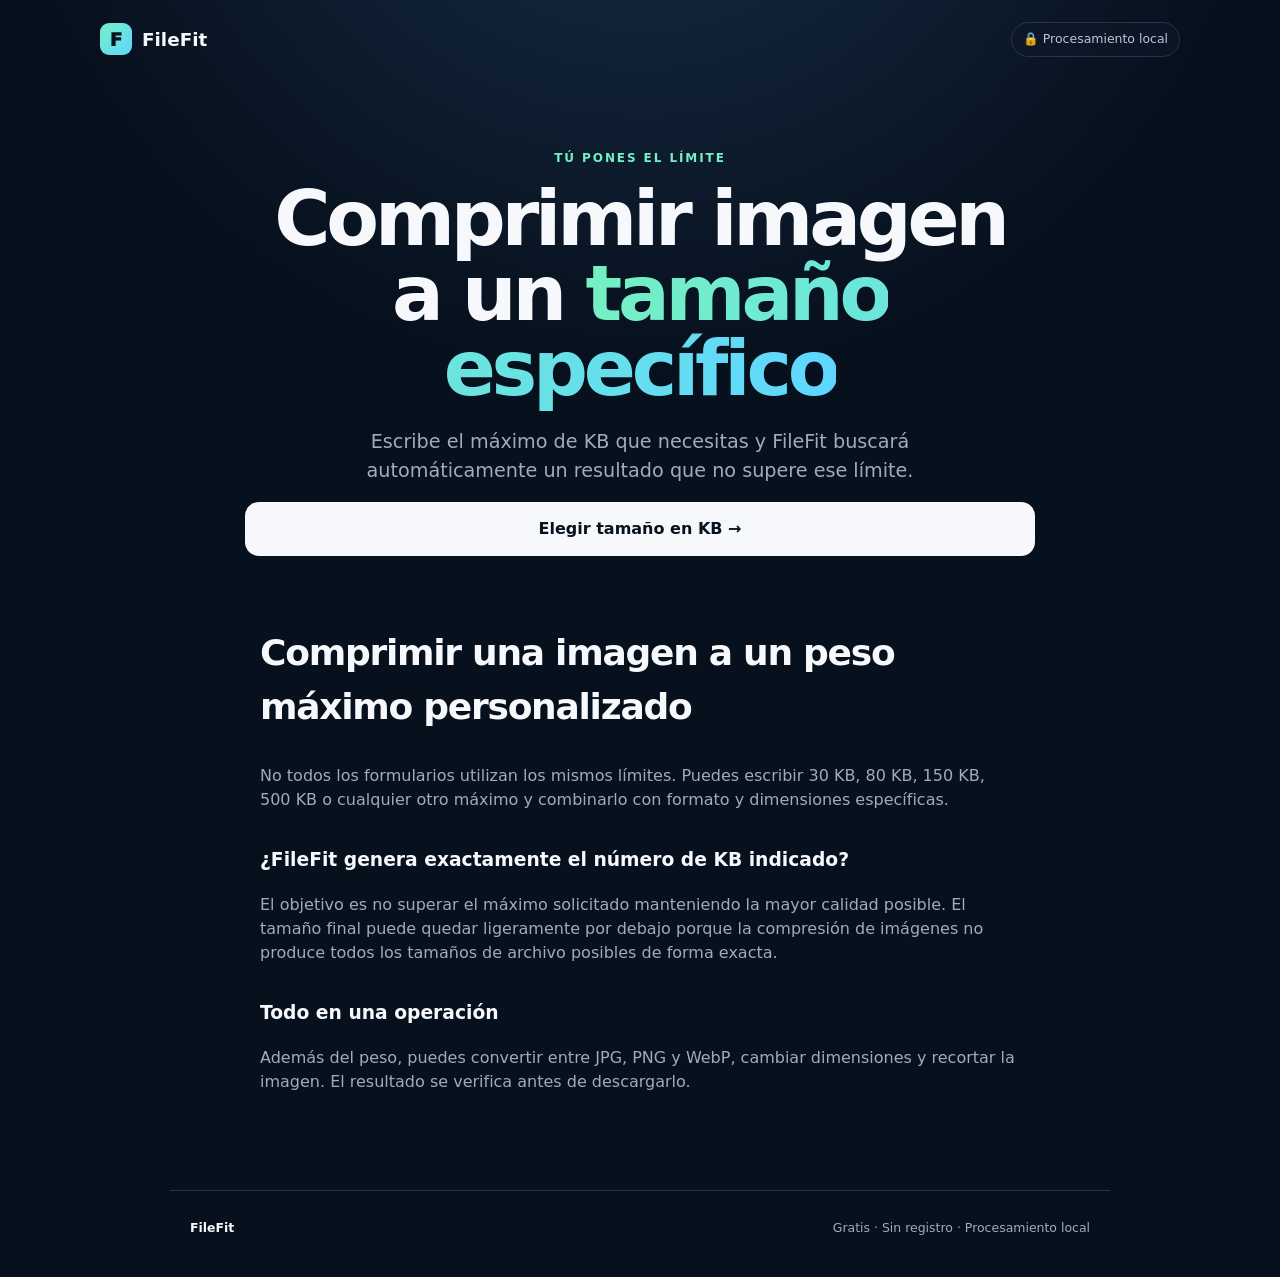
==== comprimir-imagen-tamano-especifico.html @ 9e2a971a "Add custom target size SEO landing page" ====
<!doctype html><html lang="es"><head><meta charset="utf-8"><meta name="viewport" content="width=device-width,initial-scale=1"><meta name="description" content="Comprime una imagen a un tamaño máximo específico en KB y conserva automáticamente la mejor calidad posible."><meta name="robots" content="index,follow"><link rel="canonical" href="https://clickgraphics.github.io/filefit/comprimir-imagen-tamano-especifico.html"><title>Comprimir imagen a un tamaño específico en KB | FileFit</title><link rel="stylesheet" href="styles.css"></head><body><header class="site-header"><a class="brand" href="./"><span class="brand-mark">F</span><span>FileFit</span></a><span class="privacy-pill">🔒 Procesamiento local</span></header><main><section class="hero"><p class="eyebrow">TÚ PONES EL LÍMITE</p><h1>Comprimir imagen a un <span>tamaño específico</span></h1><p class="lead">Escribe el máximo de KB que necesitas y FileFit buscará automáticamente un resultado que no supere ese límite.</p><p><a class="download-button" href="./#tool-title">Elegir tamaño en KB →</a></p></section><section class="content-section"><h2>Comprimir una imagen a un peso máximo personalizado</h2><p>No todos los formularios utilizan los mismos límites. Puedes escribir 30 KB, 80 KB, 150 KB, 500 KB o cualquier otro máximo y combinarlo con formato y dimensiones específicas.</p><h3>¿FileFit genera exactamente el número de KB indicado?</h3><p>El objetivo es no superar el máximo solicitado manteniendo la mayor calidad posible. El tamaño final puede quedar ligeramente por debajo porque la compresión de imágenes no produce todos los tamaños de archivo posibles de forma exacta.</p><h3>Todo en una operación</h3><p>Además del peso, puedes convertir entre JPG, PNG y WebP, cambiar dimensiones y recortar la imagen. El resultado se verifica antes de descargarlo.</p></section></main><footer><strong>FileFit</strong><span>Gratis · Sin registro · Procesamiento local</span></footer></body></html>
---- styles.css ----
:root{--bg:#07101d;--surface:#0e1929;--surface2:#132238;--text:#f6f8fb;--muted:#9eacc0;--line:#24344b;--accent:#75f0c3;--accent2:#5fd6ff;--danger:#ff7d8a;--radius:22px;--shadow:0 22px 70px rgba(0,0,0,.28)}*{box-sizing:border-box}html{scroll-behavior:smooth}body{margin:0;background:radial-gradient(circle at 50% -20%,#18314b 0,var(--bg) 38%);color:var(--text);font-family:Inter,ui-sans-serif,system-ui,-apple-system,BlinkMacSystemFont,"Segoe UI",sans-serif;line-height:1.5}.site-header{max-width:1120px;margin:auto;padding:22px 20px;display:flex;align-items:center;justify-content:space-between}.brand{color:var(--text);text-decoration:none;font-weight:850;font-size:1.15rem;display:flex;gap:10px;align-items:center}.brand-mark{display:grid;place-items:center;width:32px;height:32px;border-radius:9px;background:linear-gradient(135deg,var(--accent),var(--accent2));color:#06131d;font-weight:950}.privacy-pill{font-size:.78rem;color:#b9c6d8;border:1px solid var(--line);padding:7px 11px;border-radius:999px;background:rgba(14,25,41,.7)}main{max-width:980px;margin:auto;padding:40px 20px 80px}.hero{text-align:center;max-width:790px;margin:30px auto 44px}.eyebrow{font-size:.75rem;letter-spacing:.16em;font-weight:850;color:var(--accent);margin-bottom:14px}.hero h1{font-size:clamp(2.35rem,7vw,4.8rem);line-height:.98;letter-spacing:-.055em;margin:0}.hero h1 span{background:linear-gradient(90deg,var(--accent),var(--accent2));-webkit-background-clip:text;background-clip:text;color:transparent}.lead{font-size:clamp(1rem,2.5vw,1.2rem);color:var(--muted);max-width:660px;margin:22px auto 0}.tool-card{max-width:760px;margin:auto;background:rgba(14,25,41,.94);border:1px solid var(--line);border-radius:28px;padding:clamp(18px,4vw,34px);box-shadow:var(--shadow)}.dropzone{min-height:210px;border:1.5px dashed #3a506d;border-radius:20px;display:flex;flex-direction:column;align-items:center;justify-content:center;text-align:center;padding:28px;cursor:pointer;background:rgba(19,34,56,.45);transition:.2s}.dropzone:hover,.dropzone.dragging{border-color:var(--accent);background:rgba(117,240,195,.06)}.drop-icon{display:grid;place-items:center;width:54px;height:54px;border-radius:16px;background:#172a42;color:var(--accent);font-size:1.8rem;margin-bottom:13px}.dropzone strong{font-size:1.1rem}.dropzone span:last-child{font-size:.85rem;color:var(--muted);margin-top:5px}.file-panel{display:grid;grid-template-columns:86px 1fr;gap:16px;align-items:center;border:1px solid var(--line);border-radius:18px;padding:13px;background:var(--surface2)}.preview-wrap{width:86px;height:86px;border-radius:12px;overflow:hidden;background:#07101d}.file-panel img{width:100%;height:100%;object-fit:cover}.file-meta{min-width:0;display:flex;flex-direction:column}.file-meta strong{white-space:nowrap;overflow:hidden;text-overflow:ellipsis}.file-meta span{font-size:.84rem;color:var(--muted);margin:2px 0 7px}.text-button{appearance:none;background:none;border:0;color:var(--accent);padding:0;text-align:left;font-weight:750;cursor:pointer;width:max-content}.requirements{margin-top:30px}.section-heading{display:flex;gap:13px;align-items:flex-start;margin-bottom:20px}.step{display:grid;place-items:center;flex:0 0 28px;width:28px;height:28px;border-radius:9px;background:rgba(117,240,195,.12);color:var(--accent);font-weight:900}.section-heading h3{margin:0;font-size:1.05rem}.section-heading p{margin:3px 0 0;color:var(--muted);font-size:.83rem}.form-grid{display:grid;grid-template-columns:1fr 1fr;gap:14px}.form-grid label>span,.crop-sliders label>span{display:block;font-size:.78rem;font-weight:750;color:#c5d0df;margin:0 0 7px 2px}select,input{width:100%;height:49px;border:1px solid var(--line);border-radius:12px;background:#091421;color:var(--text);font:inherit;padding:0 13px;outline:none}select:focus,input:focus{border-color:var(--accent)}.input-unit{position:relative}.input-unit input{padding-right:48px}.input-unit span{position:absolute;right:13px;top:50%;transform:translateY(-50%);color:#71839b;font-size:.78rem}.check-row{display:flex;gap:11px;margin-top:16px;padding:14px;border-radius:14px;background:#0a1523;cursor:pointer}.check-row input{width:18px;height:18px;margin:2px 0 0;accent-color:var(--accent)}.check-row span{display:flex;flex-direction:column}.check-row strong{font-size:.84rem}.check-row small{color:var(--muted);font-size:.76rem;margin-top:2px}.crop-controls{margin-top:16px;padding:16px;border:1px solid var(--line);border-radius:16px;background:#091421;display:grid;grid-template-columns:180px 1fr;gap:18px;align-items:center}.crop-preview{width:180px;height:180px;overflow:hidden;border-radius:14px;border:1px solid #30445f;background:#06101d}.crop-preview img{width:100%;height:100%;object-fit:cover;object-position:50% 50%;display:block}.crop-sliders{display:grid;gap:14px}.crop-sliders input[type=range]{height:auto;padding:0;border:0;background:transparent;accent-color:var(--accent)}.action-wrap{margin-top:24px}.primary-button,.download-button,.secondary-button{width:100%;min-height:54px;border-radius:14px;border:0;font:inherit;font-weight:850;cursor:pointer;text-decoration:none;display:flex;align-items:center;justify-content:center}.primary-button{background:linear-gradient(90deg,var(--accent),var(--accent2));color:#06131d;padding:0 18px;justify-content:space-between}.primary-button:disabled{opacity:.35;cursor:not-allowed}.status{text-align:center;min-height:20px;color:var(--muted);font-size:.8rem;margin:9px 0 0}.status.error{color:var(--danger)}.result{margin-top:28px;border-top:1px solid var(--line);padding-top:26px}.result-header{display:flex;gap:12px;align-items:center}.success-icon{display:grid;place-items:center;width:42px;height:42px;border-radius:50%;background:rgba(117,240,195,.13);color:var(--accent);font-size:1.25rem;font-weight:900}.result-header p{margin:0;color:var(--accent);font-size:.68rem;letter-spacing:.13em;font-weight:900}.result-header h3{margin:1px 0 0;font-size:1.2rem}.comparison{display:grid;grid-template-columns:1fr auto 1fr;gap:12px;align-items:center;margin:20px 0;padding:18px;background:#091421;border-radius:16px}.comparison div{display:flex;flex-direction:column}.comparison div:last-child{text-align:right}.comparison span:not(.arrow){font-size:.7rem;color:var(--muted);text-transform:uppercase;letter-spacing:.08em}.comparison strong{font-size:1.2rem;margin:2px 0}.comparison small{color:#8797ad}.arrow{color:var(--accent)}.checks{list-style:none;padding:0;margin:0 0 20px;display:grid;gap:7px}.checks li{font-size:.82rem;color:#c6d2e0}.checks li::before{content:"✓";color:var(--accent);font-weight:900;margin-right:8px}.download-button{background:var(--text);color:#08111e}.secondary-button{margin-top:10px;background:transparent;border:1px solid var(--line);color:var(--text)}.trust-grid{display:grid;grid-template-columns:repeat(3,1fr);gap:14px;margin:24px auto 0;max-width:760px}.trust-grid article{border:1px solid var(--line);border-radius:17px;padding:18px;background:rgba(14,25,41,.6)}.trust-grid article>span{font-size:1.25rem}.trust-grid h3{font-size:.88rem;margin:10px 0 5px}.trust-grid p{font-size:.76rem;color:var(--muted);margin:0}.content-section{max-width:760px;margin:70px auto 0}.content-section h2{font-size:clamp(1.6rem,4vw,2.25rem);letter-spacing:-.035em}.content-section h3{margin-top:34px}.content-section p{color:var(--muted)}footer{border-top:1px solid var(--line);max-width:940px;margin:auto;padding:28px 20px 40px;display:flex;justify-content:space-between;gap:20px;color:var(--muted);font-size:.78rem}footer strong{color:var(--text)}.hidden{display:none!important}.sr-only{position:absolute;width:1px;height:1px;padding:0;margin:-1px;overflow:hidden;clip:rect(0,0,0,0);white-space:nowrap;border:0}@media(max-width:620px){.site-header{padding-top:16px}.privacy-pill{font-size:0}.privacy-pill::after{content:"🔒 Local";font-size:.72rem}.hero{margin-top:16px}.tool-card{border-radius:22px}.dropzone{min-height:180px}.form-grid{grid-template-columns:1fr}.crop-controls{grid-template-columns:1fr}.crop-preview{width:100%;aspect-ratio:1/1;height:auto}.trust-grid{grid-template-columns:1fr}.trust-grid article{display:grid;grid-template-columns:32px 1fr;column-gap:8px}.trust-grid article>span{grid-row:1/3}.trust-grid h3{margin:0}.trust-grid p{margin-top:3px}footer{flex-direction:column}.comparison{gap:7px;padding:14px}}
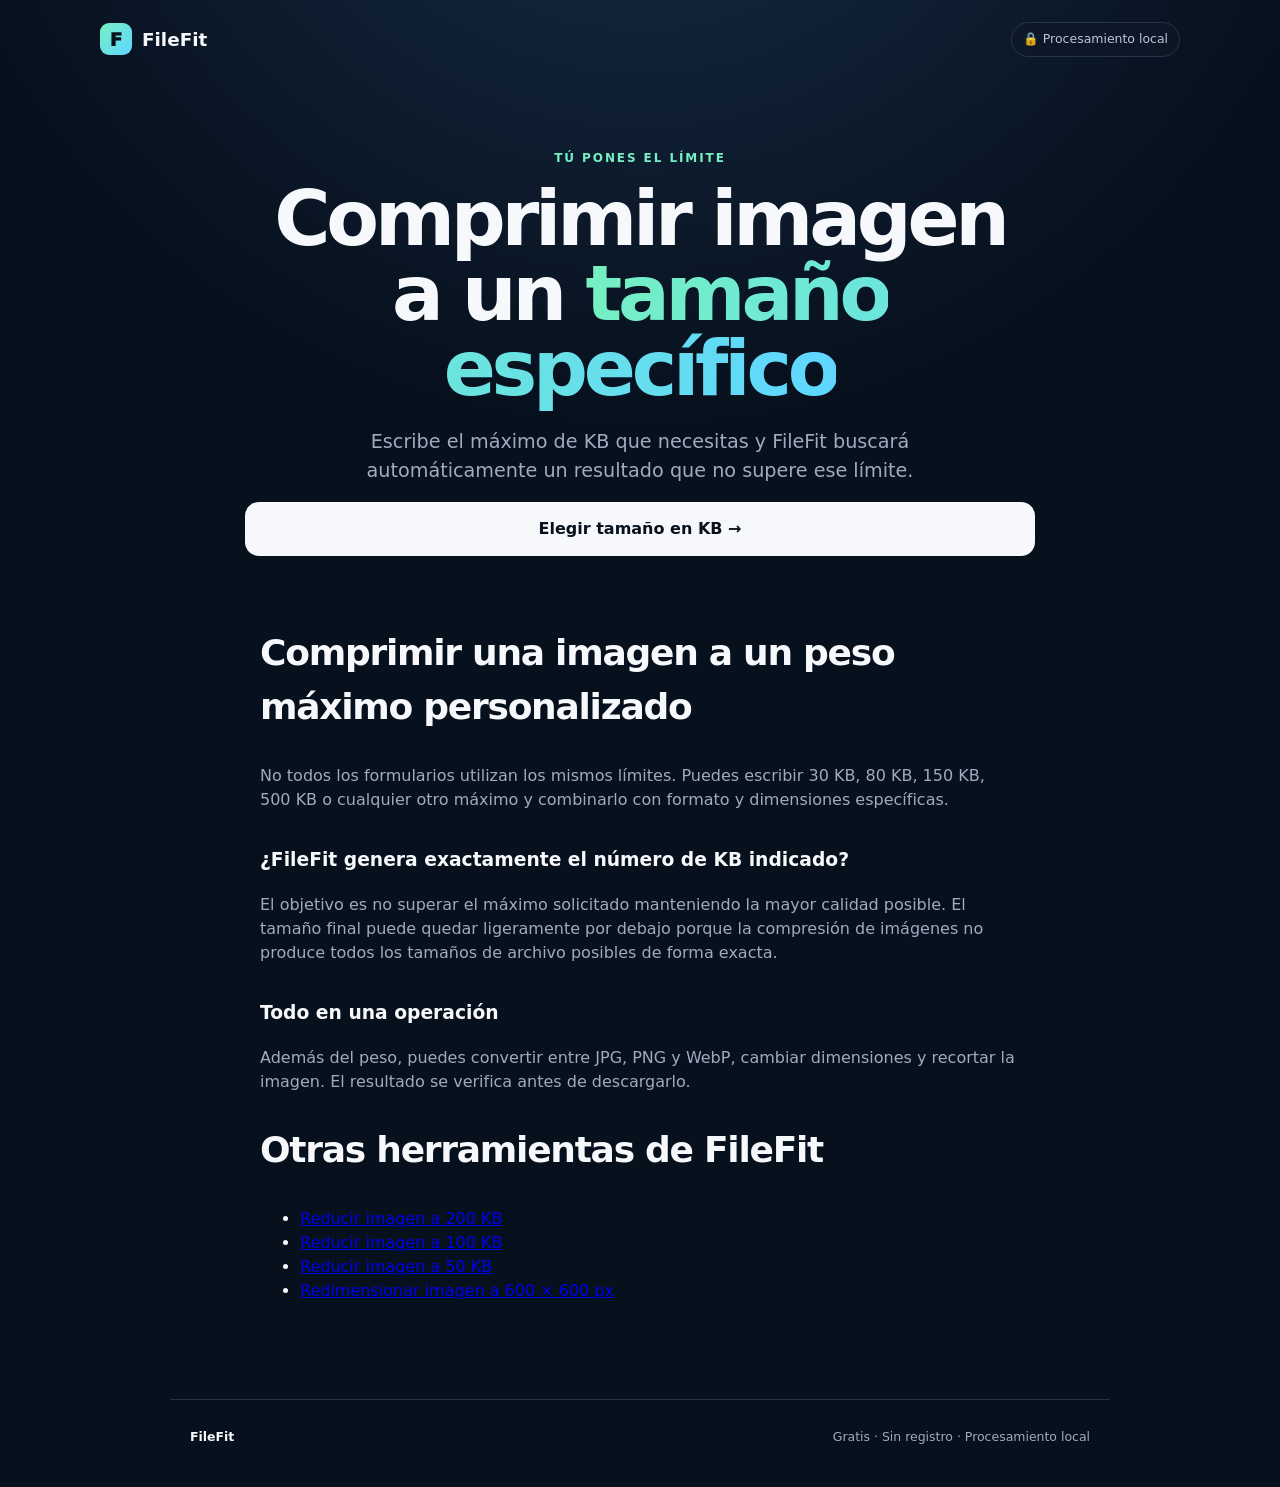
==== commit 655b15cf: "Add related FileFit tools to custom size landing" ====
--- a/comprimir-imagen-tamano-especifico.html
+++ b/comprimir-imagen-tamano-especifico.html
@@ -1 +1 @@
-<!doctype html><html lang="es"><head><meta charset="utf-8"><meta name="viewport" content="width=device-width,initial-scale=1"><meta name="description" content="Comprime una imagen a un tamaño máximo específico en KB y conserva automáticamente la mejor calidad posible."><meta name="robots" content="index,follow"><link rel="canonical" href="https://clickgraphics.github.io/filefit/comprimir-imagen-tamano-especifico.html"><title>Comprimir imagen a un tamaño específico en KB | FileFit</title><link rel="stylesheet" href="styles.css"></head><body><header class="site-header"><a class="brand" href="./"><span class="brand-mark">F</span><span>FileFit</span></a><span class="privacy-pill">🔒 Procesamiento local</span></header><main><section class="hero"><p class="eyebrow">TÚ PONES EL LÍMITE</p><h1>Comprimir imagen a un <span>tamaño específico</span></h1><p class="lead">Escribe el máximo de KB que necesitas y FileFit buscará automáticamente un resultado que no supere ese límite.</p><p><a class="download-button" href="./#tool-title">Elegir tamaño en KB →</a></p></section><section class="content-section"><h2>Comprimir una imagen a un peso máximo personalizado</h2><p>No todos los formularios utilizan los mismos límites. Puedes escribir 30 KB, 80 KB, 150 KB, 500 KB o cualquier otro máximo y combinarlo con formato y dimensiones específicas.</p><h3>¿FileFit genera exactamente el número de KB indicado?</h3><p>El objetivo es no superar el máximo solicitado manteniendo la mayor calidad posible. El tamaño final puede quedar ligeramente por debajo porque la compresión de imágenes no produce todos los tamaños de archivo posibles de forma exacta.</p><h3>Todo en una operación</h3><p>Además del peso, puedes convertir entre JPG, PNG y WebP, cambiar dimensiones y recortar la imagen. El resultado se verifica antes de descargarlo.</p></section></main><footer><strong>FileFit</strong><span>Gratis · Sin registro · Procesamiento local</span></footer></body></html>+<!doctype html><html lang="es"><head><meta charset="utf-8"><meta name="viewport" content="width=device-width,initial-scale=1"><meta name="description" content="Comprime una imagen a un tamaño máximo específico en KB y conserva automáticamente la mejor calidad posible."><meta name="robots" content="index,follow"><link rel="canonical" href="https://clickgraphics.github.io/filefit/comprimir-imagen-tamano-especifico.html"><title>Comprimir imagen a un tamaño específico en KB | FileFit</title><link rel="stylesheet" href="styles.css"></head><body><header class="site-header"><a class="brand" href="./"><span class="brand-mark">F</span><span>FileFit</span></a><span class="privacy-pill">🔒 Procesamiento local</span></header><main><section class="hero"><p class="eyebrow">TÚ PONES EL LÍMITE</p><h1>Comprimir imagen a un <span>tamaño específico</span></h1><p class="lead">Escribe el máximo de KB que necesitas y FileFit buscará automáticamente un resultado que no supere ese límite.</p><p><a class="download-button" href="./#tool-title">Elegir tamaño en KB →</a></p></section><section class="content-section"><h2>Comprimir una imagen a un peso máximo personalizado</h2><p>No todos los formularios utilizan los mismos límites. Puedes escribir 30 KB, 80 KB, 150 KB, 500 KB o cualquier otro máximo y combinarlo con formato y dimensiones específicas.</p><h3>¿FileFit genera exactamente el número de KB indicado?</h3><p>El objetivo es no superar el máximo solicitado manteniendo la mayor calidad posible. El tamaño final puede quedar ligeramente por debajo porque la compresión de imágenes no produce todos los tamaños de archivo posibles de forma exacta.</p><h3>Todo en una operación</h3><p>Además del peso, puedes convertir entre JPG, PNG y WebP, cambiar dimensiones y recortar la imagen. El resultado se verifica antes de descargarlo.</p><h2>Otras herramientas de FileFit</h2><ul><li><a href="reducir-imagen-200kb.html">Reducir imagen a 200 KB</a></li><li><a href="reducir-imagen-100kb.html">Reducir imagen a 100 KB</a></li><li><a href="reducir-imagen-50kb.html">Reducir imagen a 50 KB</a></li><li><a href="redimensionar-imagen-600x600.html">Redimensionar imagen a 600 × 600 px</a></li></ul></section></main><footer><strong>FileFit</strong><span>Gratis · Sin registro · Procesamiento local</span></footer></body></html>
